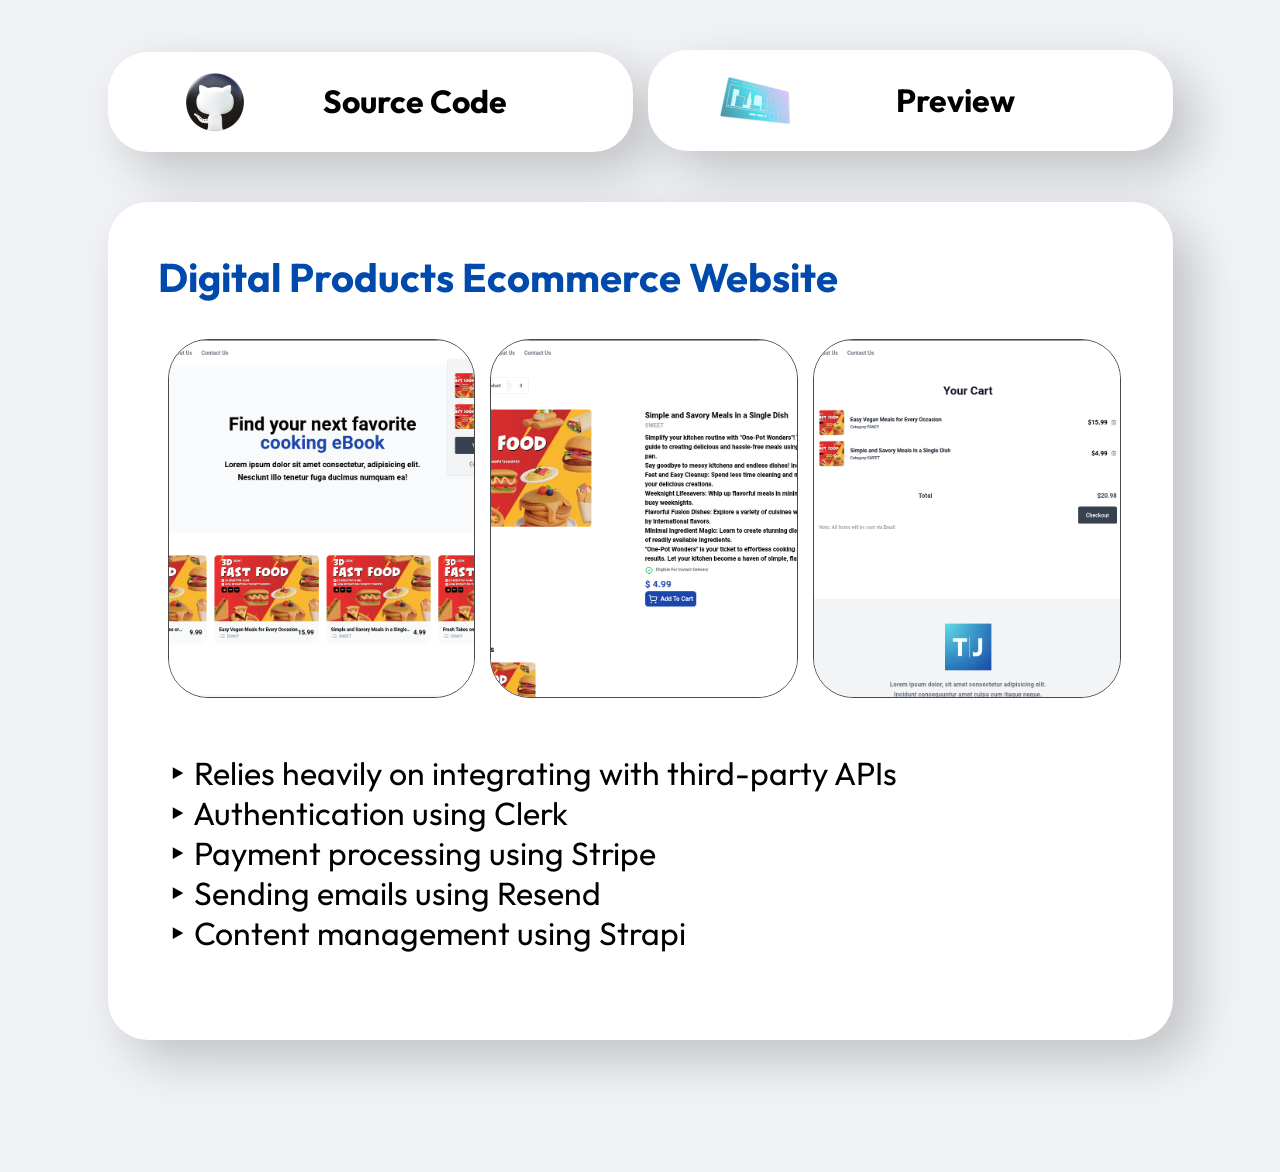
==== project2.html @ fb9c4766 "New" ====
<!DOCTYPE html>
<html>
  <head>
    <meta charset="utf-8" />
    <meta name="viewport" content="initial-scale=1, width=device-width" />

    <link rel="stylesheet" href="../global.css" />
    <link rel="stylesheet" href="./project.css" />
    <link
      rel="stylesheet"
      href="https://fonts.googleapis.com/css2?family=Outfit:wght@400;500;700&display=swap"
    />
    <title>Taoufiq Jmari</title>
    <link rel="icon" type="image/li-icon" href="../public/logo@2x.png" />
  </head>
  <body>
    <div class="project-page">
      <div class="main-frame">
        <div class="sub-frame">
          <button class="source-code" id="sourceCode">
            <div class="container11"></div>
            <img class="gh-icon" alt="" src="../public/gh-icon@2x.png" />

            <div class="preview-frame">
              <b class="label-frame">Source Code</b>
            </div>
          </button>
        </div>
        <button class="preview" id="preview">
          <div class="container12"></div>
          <img
            class="preview-icon"
            alt=""
            src="../public/preview-icon@2x.png"
          />

          <b class="text-area">Preview</b>
        </button>
      </div>
      <main class="project">
        <b class="title6">Digital Products Ecommerce Website</b>
        <section class="sub-frame1">
          <div class="image-frame">
            <div class="image-component">
              <img
                class="image-icon"
                loading="eager"
                alt=""
                src="./public/ecommerce_1.png"
              />
              <img
                class="image-icon"
                loading="eager"
                alt=""
                src="./public/ecommerce_2.png"
              />
              <img
                class="image-icon"
                loading="eager"
                alt=""
                src="./public/ecommerce_3.png"
              />
            </div>
            <div class="description3">
              <p class="description-inner">
                ‣ Relies heavily on integrating with third-party APIs
              </p>
              <p class="description-inner">‣ Authentication using Clerk</p>
              <p class="description-inner">‣ Payment processing using Stripe</p>
              <p class="description-inner">‣ Sending emails using Resend</p>
              <p class="description-inner">‣ Content management using Strapi</p>
            </div>
          </div>
        </section>
      </main>
    </div>

    <script>
      var sourceCode = document.getElementById('sourceCode');
      if (sourceCode) {
        sourceCode.addEventListener('click', function () {
          window.open(
            'https://github.com/HaaniAgency/ecommerce-fe'
          );
        });
      }

      var preview = document.getElementById('preview');
      if (preview) {
        preview.addEventListener('click', function () {
          window.open('/preview.html');
        });
      }
    </script>
  </body>
</html>
---- global.css ----
body {
  margin: 0;
  line-height: normal;
}

:root {
  /* fonts */
  --section-header: Outfit;

  /* font sizes */
  --font-size-13xl: 32px;
  --font-size-lgi: 19px;
  --font-size-7xl: 26px;
  --font-size-71xl: 90px;
  --font-size-8xl: 27px;
  --font-size-61xl: 80px;
  --section-header-size: 40px;
  --font-size-5xl: 24px;

  /* Colors */
  --color-whitesmoke: #f0f2f5;
  --color-darksmoke: #19181a;
  --color-white: #fff;
  --color-black: #000;
  --color-grey: #252527;
  --color-grey-hover: #101010;
  --color-royalblue: #004aad;
  --color-lightblue: #4471aa;
  --color-gainsboro: #e6e6e6;

  /* Gaps */
  --gap-29xl: 48px;
  --gap-0: 0px;
  --gap-55xl: 74px;
  --gap-54xl: 73px;
  --gap-2xl: 21px;
  --gap-31xl: 50px;
  --gap-18xl: 37px;
  --gap-21xl: 40px;
  --gap-20xl: 39px;
  --gap-36xl: 55px;
  --gap-87xl: 106px;

  /* Paddings */
  --padding-xl: 20px;
  --padding-mini: 15px;
  --padding-53xl: 72px;
  --padding-17xl: 36px;
  --padding-11xs: 2px;
  --padding-lg: 18px;
  --padding-2xl: 21px;
  --padding-12xl: 31px;
  --padding-31xl: 50px;
  --padding-43xl: 62px;
  --padding-24xl: 43px;
  --padding-68xl: 87px;
  --padding-13xl: 32px;
  --padding-71xl: 90px;
  --padding-26xl: 45px;
  --padding-3xl: 22px;
  --padding-10xl: 29px;
  --padding-2xs: 11px;
  --padding-21xl: 40px;

  /* Border radiuses */
  --br-21xl: 40px;
  --br-8xs: 5px;
  --br-81xl: 100px;

  /* Effects */
  --floating: 20px 20px 50px rgba(0, 0, 0, 0.2);
}
---- project.css ----
.container11 {
  height: 100px;
  width: 525px;
  position: relative;
  border-radius: var(--br-21xl);
  background-color: var(--color-white);
  display: none;
  max-width: 100%;
}
.gh-icon,
.label-frame {
  position: relative;
  z-index: 1;
}
.gh-icon {
  height: 70px;
  width: 70px;
  object-fit: cover;
}
.label-frame {
  font-size: var(--font-size-13xl);
  font-family: var(--section-header);
  color: var(--color-black);
  text-align: center;
}
.preview-frame {
  display: flex;
  flex-direction: column;
  align-items: flex-start;
  justify-content: flex-start;
  padding: 0 0 var(--padding-11xs);
}
.source-code,
.sub-frame {
  display: flex;
  justify-content: flex-start;
  box-sizing: border-box;
  max-width: 100%;
}
.source-code {
  cursor: pointer;
  border: 0;
  padding: var(--padding-mini) var(--padding-53xl);
  background-color: var(--color-white);
  align-self: stretch;
  border-radius: var(--br-21xl);
  box-shadow: var(--floating);
  flex-direction: row;
  align-items: center;
  gap: var(--gap-54xl);
}
.sub-frame {
  flex: 1;
  flex-direction: column;
  align-items: flex-start;
  padding: var(--padding-11xs) 0 0;
  min-width: 341px;
}
.container12 {
  height: 100px;
  width: 525px;
  position: relative;
  border-radius: var(--br-21xl);
  background-color: var(--color-white);
  display: none;
  max-width: 100%;
}
.preview-icon,
.text-area {
  position: relative;
  z-index: 1;
}
.preview-icon {
  height: 46.9px;
  width: 70px;
  object-fit: cover;
}
.text-area {
  font-size: var(--font-size-13xl);
  font-family: var(--section-header);
  color: var(--color-black);
  text-align: center;
}
.preview {
  cursor: pointer;
  border: 0;
  padding: 27px var(--padding-53xl);
  background-color: var(--color-white);
  flex: 0.7257;
  border-radius: var(--br-21xl);
  box-shadow: var(--floating);
  display: flex;
  flex-direction: row;
  align-items: center;
  justify-content: flex-start;
  box-sizing: border-box;
  gap: var(--gap-87xl);
  min-width: 341px;
  max-width: 100%;
}
.source-code:hover,
.preview:hover {
  background-color: var(--color-gainsboro);
}
.disabled {
  background-color: var(--color-gainsboro);
  cursor: not-allowed;
}
.main-frame {
  width: 1065px;
  max-width: 100%;
}
.main-frame {
  display: flex;
  flex-direction: row;
  align-items: flex-start;
  justify-content: flex-start;
  gap: 15px;
}
.title6 {
  position: relative;
  flex-shrink: 0;
  z-index: 1;
}
.image-icon {
  align-self: stretch;
  flex: 1;
  position: relative;
  border-radius: var(--br-21xl);
  max-width: 100%;
  overflow: hidden;
  max-height: 100%;
  object-fit: cover;
  min-width: 283px;
  min-height: 357px;
  z-index: 1;
  border: 1px solid #4a4a4a;
}
.image-component {
  align-self: stretch;
  display: flex;
  flex-direction: row;
  flex-wrap: wrap;
  align-items: flex-start;
  justify-content: center;
  gap: 15px;
  max-width: 100%;
}
.description-inner {
  margin: 0;
}
.description3 {
  align-self: stretch;
  height: 177.4px;
  position: relative;
  display: inline-block;
  flex-shrink: 0;
  z-index: 1;
}
.image-frame {
  flex: 1;
  display: flex;
  flex-direction: column;
  align-items: flex-start;
  justify-content: flex-start;
  gap: 55px 0;
  max-width: 100%;
}
.project,
.project-page,
.sub-frame1 {
  display: flex;
  justify-content: flex-start;
  box-sizing: border-box;
}
.sub-frame1 {
  align-self: stretch;
  flex-direction: row;
  align-items: flex-start;
  padding: 0 var(--padding-11xs) 0 10px;
  max-width: 100%;
  flex-shrink: 0;
  text-align: left;
  font-size: var(--font-size-13xl);
  color: var(--color-black);
  font-family: var(--section-header);
}
.project,
.project-page {
  flex-direction: column;
}
.project {
  width: 1065px;
  border-radius: var(--br-21xl);
  background-color: var(--color-white);
  box-shadow: var(--floating);
  align-items: flex-start;
  padding: 50px 50px 110px 50px;
  gap: var(--gap-18xl);
  max-width: 100%;
  text-align: center;
  font-size: var(--section-header-size);
  color: var(--color-royalblue);
  font-family: var(--section-header);
}
.project-page {
  width: 100%;
  position: relative;
  background-color: var(--color-whitesmoke);
  overflow: hidden;
  align-items: center;
  padding: var(--padding-31xl) var(--padding-xl) 132px;
  gap: 50px 0;
  letter-spacing: normal;
}
@media screen and (max-width: 1050px) {
  .project {
    padding-left: var(--padding-21xl);
    padding-right: var(--padding-21xl);
    box-sizing: border-box;
  }
}
@media screen and (max-width: 1000px) {
  .label-frame {
    font-size: var(--font-size-7xl);
  }
  .sub-frame {
    flex: 1;
  }
  .text-area {
    font-size: var(--font-size-7xl);
  }
  .preview {
    flex: 1;
  }
  .main-frame {
    flex-wrap: wrap;
  }
  .title6 {
    font-size: var(--font-size-13xl);
  }
  .description3 {
    font-size: var(--font-size-7xl);
  }
  .project {
    box-sizing: border-box;
  }
}
@media screen and (max-width: 725px) {
  .source-code {
    gap: var(--gap-36xl);
    padding-right: var(--padding-17xl);
    box-sizing: border-box;
  }
  .project {
    gap: var(--gap-18xl);
    box-sizing: border-box;
  }
  .project-page {
    gap: 50px 0;
  }
}
@media screen and (max-width: 450px) {
  .label-frame {
    font-size: var(--font-size-lgi);
  }
  .source-code {
    align-items: center;
    justify-content: center;
  }
  .sub-frame {
    min-width: 100%;
  }
  .text-area {
    font-size: var(--font-size-lgi);
  }
  .preview {
    flex-wrap: wrap;
    gap: var(--gap-36xl);
    justify-content: center;
    padding-left: var(--padding-xl);
    padding-right: var(--padding-xl);
    box-sizing: border-box;
    min-width: 100%;
  }
  .title6 {
    font-size: var(--font-size-5xl);
  }
  .description3 {
    font-size: var(--font-size-lgi);
  }
  .image-frame {
    gap: 55px 0;
  }
}
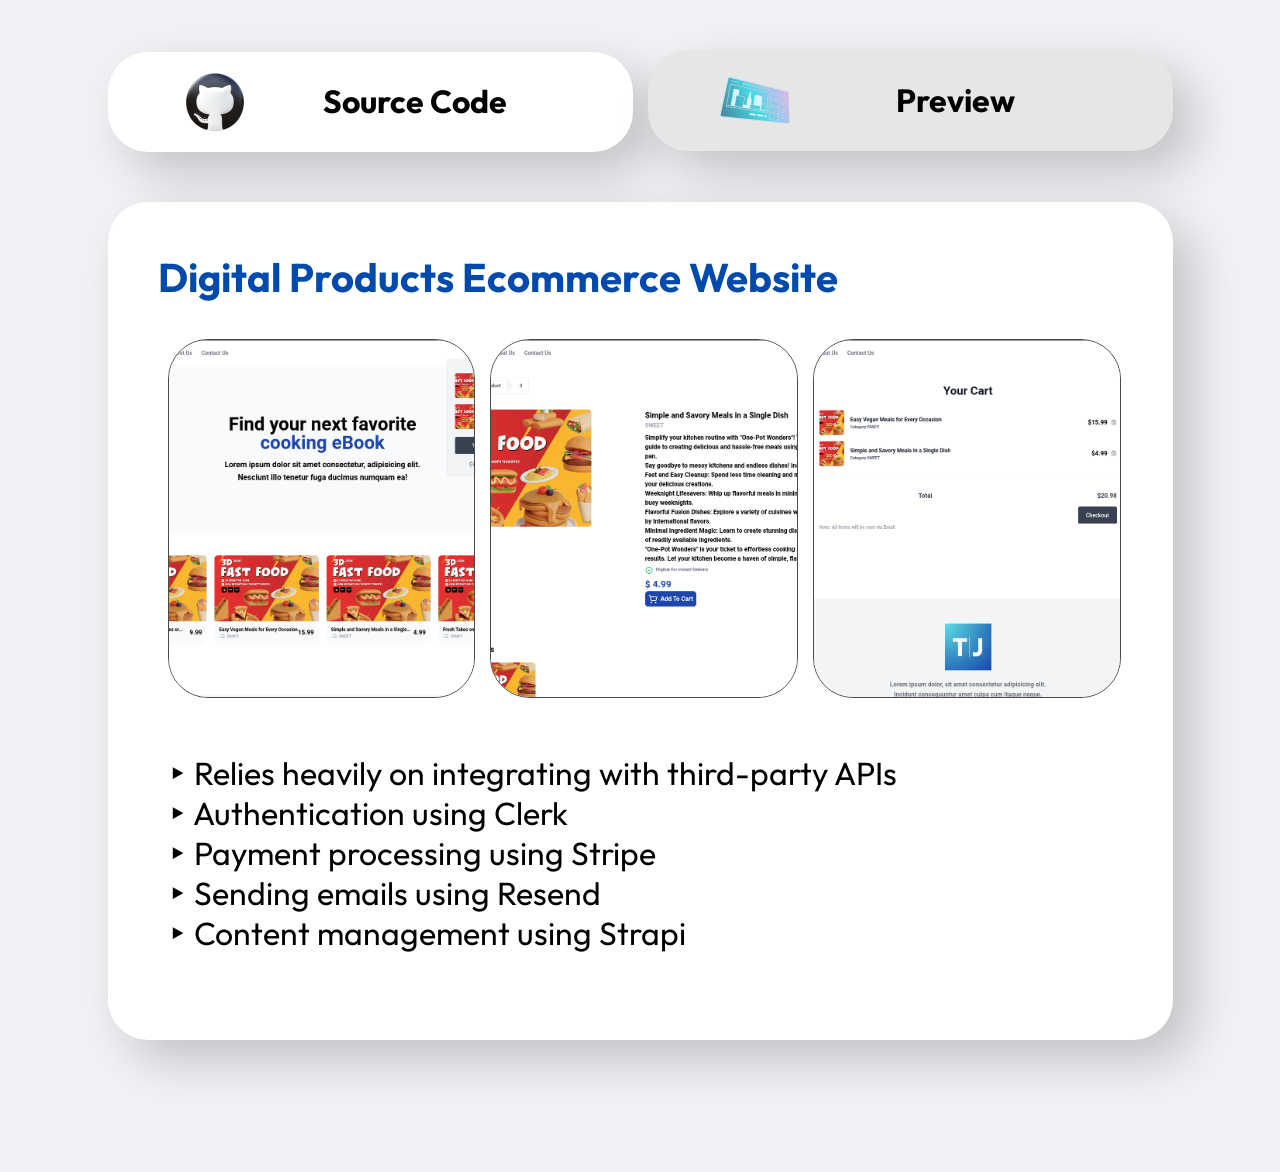
==== commit f1cb74aa: "Minimal change" ====
--- a/project2.html
+++ b/project2.html
@@ -26,7 +26,7 @@
             </div>
           </button>
         </div>
-        <button class="preview" id="preview">
+        <button class="preview disabled" id="preview" disabled>
           <div class="container12"></div>
           <img
             class="preview-icon"
